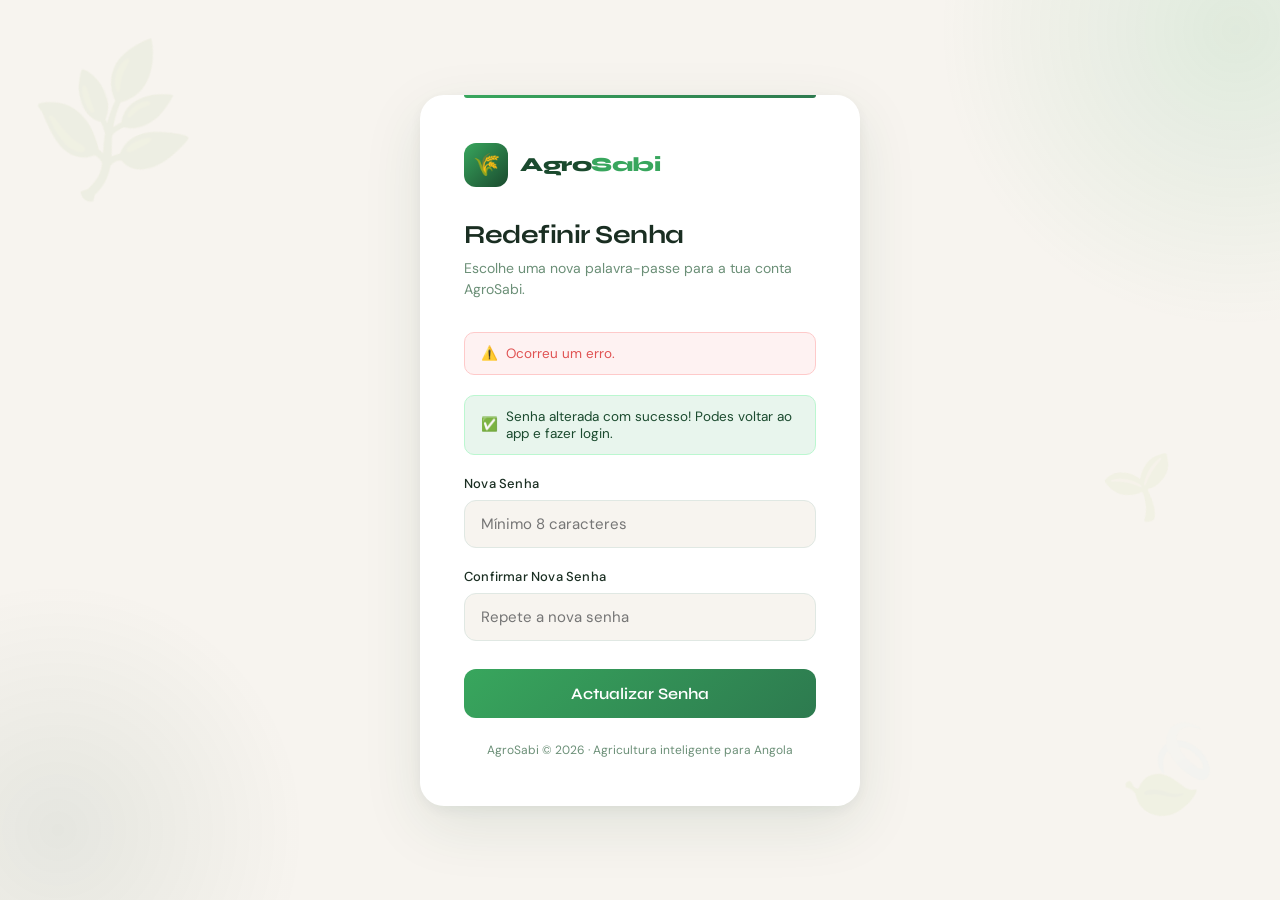
==== index.html @ 6228c453 "Update index.html" ====
<!DOCTYPE html>
<html lang="pt">
<head>
  <meta charset="UTF-8" />
  <meta name="viewport" content="width=device-width, initial-scale=1.0"/>
  <title>AgroSabi — Redefinir Senha</title>
  <link href="https://fonts.googleapis.com/css2?family=Syne:wght@400;600;700;800&family=DM+Sans:wght@300;400;500&display=swap" rel="stylesheet"/>
  <style>
     :root {
      --green-dark: #1a4a2e;
      --green-mid: #2d7a4f;
      --green-bright: #38a65d;
      --green-light: #e8f5ed;
      --green-glow: rgba(56, 166, 93, 0.15);
      --cream: #f7f4ef;
      --text-dark: #1a2e22;
      --text-muted: #6b8f77;
      --white: #ffffff;
      --error: #e05252;
      --success: #38a65d;
    }

    * { margin: 0; padding: 0; box-sizing: border-box; }

    body {
      font-family: 'DM Sans', sans-serif;
      background-color: var(--cream);
      min-height: 100vh;
      display: flex;
      align-items: center;
      justify-content: center;
      overflow: hidden;
      position: relative;
    }

    /* Background decorativo */
    body::before {
      content: '';
      position: fixed;
      top: -30%;
      right: -20%;
      width: 600px;
      height: 600px;
      background: radial-gradient(circle, rgba(56,166,93,0.12) 0%, transparent 70%);
      pointer-events: none;
    }

    body::after {
      content: '';
      position: fixed;
      bottom: -20%;
      left: -15%;
      width: 500px;
      height: 500px;
      background: radial-gradient(circle, rgba(26,74,46,0.08) 0%, transparent 70%);
      pointer-events: none;
    }

    /* Folhas decorativas */
    .leaf {
      position: fixed;
      opacity: 0.06;
      pointer-events: none;
    }

    .leaf-1 {
      top: 5%;
      left: 3%;
      font-size: 120px;
      transform: rotate(-20deg);
      animation: float 6s ease-in-out infinite;
    }

    .leaf-2 {
      bottom: 8%;
      right: 4%;
      font-size: 90px;
      transform: rotate(30deg);
      animation: float 8s ease-in-out infinite reverse;
    }

    .leaf-3 {
      top: 50%;
      right: 8%;
      font-size: 60px;
      transform: rotate(-10deg);
      animation: float 7s ease-in-out infinite 2s;
    }

    @keyframes float {
      0%, 100% { transform: translateY(0) rotate(-20deg); }
      50% { transform: translateY(-15px) rotate(-15deg); }
    }

    /* Card principal */
    .card {
      background: var(--white);
      border-radius: 24px;
      padding: 48px 44px;
      width: 100%;
      max-width: 440px;
      box-shadow: 0 20px 60px rgba(26, 74, 46, 0.1), 0 4px 16px rgba(26, 74, 46, 0.06);
      position: relative;
      z-index: 1;
      animation: slideUp 0.5s cubic-bezier(0.16, 1, 0.3, 1) forwards;
    }

    @keyframes slideUp {
      from { opacity: 0; transform: translateY(24px); }
      to { opacity: 1; transform: translateY(0); }
    }

    /* Barra verde topo */
    .card-accent {
      position: absolute;
      top: 0;
      left: 44px;
      right: 44px;
      height: 3px;
      background: linear-gradient(90deg, var(--green-bright), var(--green-mid));
      border-radius: 0 0 4px 4px;
    }

    /* Logo / ícone */
    .logo-area {
      display: flex;
      align-items: center;
      gap: 12px;
      margin-bottom: 32px;
    }

    .logo-icon {
      width: 44px;
      height: 44px;
      background: linear-gradient(135deg, var(--green-bright), var(--green-dark));
      border-radius: 12px;
      display: flex;
      align-items: center;
      justify-content: center;
      font-size: 22px;
    }

    .logo-text {
      font-family: 'Syne', sans-serif;
      font-weight: 800;
      font-size: 20px;
      color: var(--green-dark);
      letter-spacing: -0.5px;
    }

    .logo-text span {
      color: var(--green-bright);
    }

    /* Títulos */
    h1 {
      font-family: 'Syne', sans-serif;
      font-weight: 700;
      font-size: 26px;
      color: var(--text-dark);
      letter-spacing: -0.5px;
      margin-bottom: 8px;
    }

    .subtitle {
      font-size: 14px;
      color: var(--text-muted);
      line-height: 1.5;
      margin-bottom: 32px;
    }

    /* Campos */
    .field {
      margin-bottom: 20px;
    }

    label {
      display: block;
      font-size: 13px;
      font-weight: 500;
      color: var(--text-dark);
      margin-bottom: 8px;
      letter-spacing: 0.2px;
    }

    input {
      width: 100%;
      padding: 13px 16px;
      border: 1.5px solid #e0e8e3;
      border-radius: 12px;
      font-family: 'DM Sans', sans-serif;
      font-size: 15px;
      color: var(--text-dark);
      background: var(--cream);
      transition: all 0.2s ease;
      outline: none;
    }

    input:focus {
      border-color: var(--green-bright);
      background: var(--white);
      box-shadow: 0 0 0 4px var(--green-glow);
    }

    input.error {
      border-color: var(--error);
      box-shadow: 0 0 0 4px rgba(224, 82, 82, 0.1);
    }

    /* Botão */
    button {
      width: 100%;
      padding: 15px;
      background: linear-gradient(135deg, var(--green-bright), var(--green-mid));
      color: white;
      border: none;
      border-radius: 12px;
      font-family: 'Syne', sans-serif;
      font-weight: 600;
      font-size: 16px;
      cursor: pointer;
      margin-top: 8px;
      transition: all 0.2s ease;
      position: relative;
      overflow: hidden;
    }

    button:hover {
      transform: translateY(-1px);
      box-shadow: 0 8px 24px rgba(56, 166, 93, 0.35);
    }

    button:active {
      transform: translateY(0);
    }

    button:disabled {
      opacity: 0.7;
      cursor: not-allowed;
      transform: none;
    }

    /* Mensagens */
    .msg {
      padding: 12px 16px;
      border-radius: 10px;
      font-size: 13.5px;
      margin-bottom: 20px;
      display: none;
      animation: fadeIn 0.3s ease;
    }

    @keyframes fadeIn {
      from { opacity: 0; transform: translateY(-4px); }
      to { opacity: 1; transform: translateY(0); }
    }

    .msg.error {
      background: #fef2f2;
      color: var(--error);
      border: 1px solid #fecaca;
      display: flex;
      gap: 8px;
      align-items: center;
    }

    .msg.success {
      background: var(--green-light);
      color: var(--green-dark);
      border: 1px solid #bbf7d0;
      display: flex;
      gap: 8px;
      align-items: center;
    }

    /* Loader */
    .spinner {
      width: 18px;
      height: 18px;
      border: 2px solid rgba(255,255,255,0.4);
      border-top-color: white;
      border-radius: 50%;
      animation: spin 0.7s linear infinite;
      display: inline-block;
      margin-right: 8px;
      vertical-align: middle;
    }

    @keyframes spin {
      to { transform: rotate(360deg); }
    }

    /* Rodapé */
    .footer {
      text-align: center;
      margin-top: 24px;
      font-size: 12px;
      color: var(--text-muted);
    }

    @media (max-width: 480px) {
      .card { margin: 16px; padding: 36px 28px; }
    }
  </style>
  
</head>
<body>

  <div class="leaf leaf-1">🌿</div>
  <div class="leaf leaf-2">🍃</div>
  <div class="leaf leaf-3">🌱</div>

  <div class="card">
    <div class="card-accent"></div>

    <div class="logo-area">
      <div class="logo-icon">🌾</div>
      <div class="logo-text">Agro<span>Sabi</span></div>
    </div>

    <h1>Redefinir Senha</h1>
    <p class="subtitle">Escolhe uma nova palavra-passe para a tua conta AgroSabi.</p>

    <div class="msg error" id="msgErro">
      <span>⚠️</span>
      <span id="textoErro">Ocorreu um erro.</span>
    </div>

    <div class="msg success" id="msgSucesso">
      <span>✅</span>
      <span>Senha alterada com sucesso! Podes voltar ao app e fazer login.</span>
    </div>

    <div id="formulario">
      <div class="field">
        <label for="novaSenha">Nova Senha</label>
        <input type="password" id="novaSenha" placeholder="Mínimo 8 caracteres" />
      </div>

      <div class="field">
        <label for="confirmarSenha">Confirmar Nova Senha</label>
        <input type="password" id="confirmarSenha" placeholder="Repete a nova senha" />
      </div>

      <button id="btnSubmit" onclick="redefinirSenha()">
        Actualizar Senha
      </button>
    </div>

    <div class="footer">AgroSabi © 2026 · Agricultura inteligente para Angola</div>
  </div>

  <script>

    
  const BACKEND_URL = 'https://vigilant-computing-machine-7vv9g5pwgw463r44j-8080.app.github.dev/';

    function getToken() {
      const params = new URLSearchParams(window.location.search);
      return params.get('token');
    }
function getID_usuario(){
  const params = new URLSearchParams(window.location.search);
      return params.get('id_usuario');
}

  async function redefinirSenha() {
  const novaSenha = document.getElementById('novaSenha').value;
  const confirmarSenha = document.getElementById('confirmarSenha').value;
  const btn = document.getElementById('btnSubmit');

  // Reset visual
  document.getElementById('novaSenha').classList.remove('error');
  document.getElementById('confirmarSenha').classList.remove('error');
  document.getElementById('msgErro').style.display = 'none';

  // Validações
  if (!novaSenha || novaSenha.length < 8) {
    mostrarErro('A senha deve ter pelo menos 8 caracteres.');
    document.getElementById('novaSenha').classList.add('error');
    return;
  }

  if (novaSenha !== confirmarSenha) {
    mostrarErro('As senhas não coincidem.');
    document.getElementById('confirmarSenha').classList.add('error');
    return;
  }

  const token = getToken();
  const id_usuario = getID_usuario();

  if (!token || !id_usuario) {
    mostrarErro('Link inválido ou expirado. Solicita um novo link no app.');
    return;
  }

  // Loading
  btn.disabled = true;
  btn.innerHTML = '<span class="spinner"></span> A actualizar...';

  try {
    const resposta = await fetch(`${BACKEND_URL}/redefinir_senha`, {
      method: 'POST',
      headers: { 'Content-Type': 'application/json' },
      body: JSON.stringify({ token, novaSenha, id_usuario }),
    });

    const dados = await resposta.json();

    if (!resposta.ok) {
      mostrarErro(dados.error || 'Erro ao redefinir senha. Tenta novamente.');
      btn.disabled = false;
      btn.innerHTML = 'Actualizar Senha';
      return;
    }

    // Sucesso
    document.getElementById('formulario').style.display = 'none';
    document.getElementById('msgSucesso').style.display = 'flex';

  } catch (err) {
    mostrarErro('Erro de ligação. Verifica a tua internet e tenta novamente.');
    btn.disabled = false;
    btn.innerHTML = 'Actualizar Senha';
  }
}
  </script>
</body>
</html>
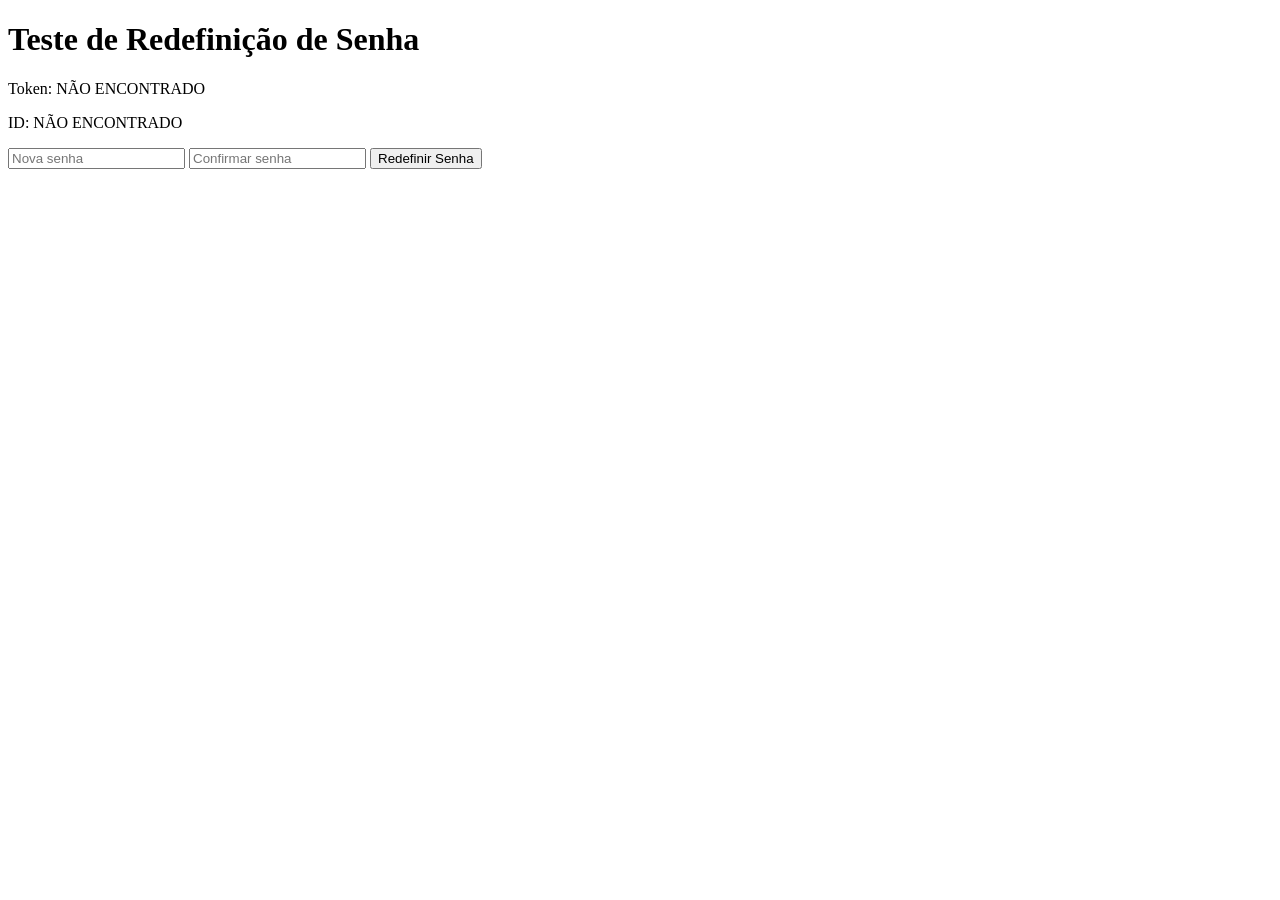
==== commit fc7e6822: "Update index.html" ====
--- a/index.html
+++ b/index.html
@@ -1,430 +1,108 @@
 <!DOCTYPE html>
 <html lang="pt">
 <head>
-  <meta charset="UTF-8" />
-  <meta name="viewport" content="width=device-width, initial-scale=1.0"/>
-  <title>AgroSabi — Redefinir Senha</title>
-  <link href="https://fonts.googleapis.com/css2?family=Syne:wght@400;600;700;800&family=DM+Sans:wght@300;400;500&display=swap" rel="stylesheet"/>
-  <style>
-     :root {
-      --green-dark: #1a4a2e;
-      --green-mid: #2d7a4f;
-      --green-bright: #38a65d;
-      --green-light: #e8f5ed;
-      --green-glow: rgba(56, 166, 93, 0.15);
-      --cream: #f7f4ef;
-      --text-dark: #1a2e22;
-      --text-muted: #6b8f77;
-      --white: #ffffff;
-      --error: #e05252;
-      --success: #38a65d;
-    }
-
-    * { margin: 0; padding: 0; box-sizing: border-box; }
-
-    body {
-      font-family: 'DM Sans', sans-serif;
-      background-color: var(--cream);
-      min-height: 100vh;
-      display: flex;
-      align-items: center;
-      justify-content: center;
-      overflow: hidden;
-      position: relative;
-    }
-
-    /* Background decorativo */
-    body::before {
-      content: '';
-      position: fixed;
-      top: -30%;
-      right: -20%;
-      width: 600px;
-      height: 600px;
-      background: radial-gradient(circle, rgba(56,166,93,0.12) 0%, transparent 70%);
-      pointer-events: none;
-    }
-
-    body::after {
-      content: '';
-      position: fixed;
-      bottom: -20%;
-      left: -15%;
-      width: 500px;
-      height: 500px;
-      background: radial-gradient(circle, rgba(26,74,46,0.08) 0%, transparent 70%);
-      pointer-events: none;
-    }
-
-    /* Folhas decorativas */
-    .leaf {
-      position: fixed;
-      opacity: 0.06;
-      pointer-events: none;
-    }
-
-    .leaf-1 {
-      top: 5%;
-      left: 3%;
-      font-size: 120px;
-      transform: rotate(-20deg);
-      animation: float 6s ease-in-out infinite;
-    }
-
-    .leaf-2 {
-      bottom: 8%;
-      right: 4%;
-      font-size: 90px;
-      transform: rotate(30deg);
-      animation: float 8s ease-in-out infinite reverse;
-    }
-
-    .leaf-3 {
-      top: 50%;
-      right: 8%;
-      font-size: 60px;
-      transform: rotate(-10deg);
-      animation: float 7s ease-in-out infinite 2s;
-    }
-
-    @keyframes float {
-      0%, 100% { transform: translateY(0) rotate(-20deg); }
-      50% { transform: translateY(-15px) rotate(-15deg); }
-    }
-
-    /* Card principal */
-    .card {
-      background: var(--white);
-      border-radius: 24px;
-      padding: 48px 44px;
-      width: 100%;
-      max-width: 440px;
-      box-shadow: 0 20px 60px rgba(26, 74, 46, 0.1), 0 4px 16px rgba(26, 74, 46, 0.06);
-      position: relative;
-      z-index: 1;
-      animation: slideUp 0.5s cubic-bezier(0.16, 1, 0.3, 1) forwards;
-    }
-
-    @keyframes slideUp {
-      from { opacity: 0; transform: translateY(24px); }
-      to { opacity: 1; transform: translateY(0); }
-    }
-
-    /* Barra verde topo */
-    .card-accent {
-      position: absolute;
-      top: 0;
-      left: 44px;
-      right: 44px;
-      height: 3px;
-      background: linear-gradient(90deg, var(--green-bright), var(--green-mid));
-      border-radius: 0 0 4px 4px;
-    }
-
-    /* Logo / ícone */
-    .logo-area {
-      display: flex;
-      align-items: center;
-      gap: 12px;
-      margin-bottom: 32px;
-    }
-
-    .logo-icon {
-      width: 44px;
-      height: 44px;
-      background: linear-gradient(135deg, var(--green-bright), var(--green-dark));
-      border-radius: 12px;
-      display: flex;
-      align-items: center;
-      justify-content: center;
-      font-size: 22px;
-    }
-
-    .logo-text {
-      font-family: 'Syne', sans-serif;
-      font-weight: 800;
-      font-size: 20px;
-      color: var(--green-dark);
-      letter-spacing: -0.5px;
-    }
-
-    .logo-text span {
-      color: var(--green-bright);
-    }
-
-    /* Títulos */
-    h1 {
-      font-family: 'Syne', sans-serif;
-      font-weight: 700;
-      font-size: 26px;
-      color: var(--text-dark);
-      letter-spacing: -0.5px;
-      margin-bottom: 8px;
-    }
-
-    .subtitle {
-      font-size: 14px;
-      color: var(--text-muted);
-      line-height: 1.5;
-      margin-bottom: 32px;
-    }
-
-    /* Campos */
-    .field {
-      margin-bottom: 20px;
-    }
-
-    label {
-      display: block;
-      font-size: 13px;
-      font-weight: 500;
-      color: var(--text-dark);
-      margin-bottom: 8px;
-      letter-spacing: 0.2px;
-    }
-
-    input {
-      width: 100%;
-      padding: 13px 16px;
-      border: 1.5px solid #e0e8e3;
-      border-radius: 12px;
-      font-family: 'DM Sans', sans-serif;
-      font-size: 15px;
-      color: var(--text-dark);
-      background: var(--cream);
-      transition: all 0.2s ease;
-      outline: none;
-    }
-
-    input:focus {
-      border-color: var(--green-bright);
-      background: var(--white);
-      box-shadow: 0 0 0 4px var(--green-glow);
-    }
-
-    input.error {
-      border-color: var(--error);
-      box-shadow: 0 0 0 4px rgba(224, 82, 82, 0.1);
-    }
-
-    /* Botão */
-    button {
-      width: 100%;
-      padding: 15px;
-      background: linear-gradient(135deg, var(--green-bright), var(--green-mid));
-      color: white;
-      border: none;
-      border-radius: 12px;
-      font-family: 'Syne', sans-serif;
-      font-weight: 600;
-      font-size: 16px;
-      cursor: pointer;
-      margin-top: 8px;
-      transition: all 0.2s ease;
-      position: relative;
-      overflow: hidden;
-    }
-
-    button:hover {
-      transform: translateY(-1px);
-      box-shadow: 0 8px 24px rgba(56, 166, 93, 0.35);
-    }
-
-    button:active {
-      transform: translateY(0);
-    }
-
-    button:disabled {
-      opacity: 0.7;
-      cursor: not-allowed;
-      transform: none;
-    }
-
-    /* Mensagens */
-    .msg {
-      padding: 12px 16px;
-      border-radius: 10px;
-      font-size: 13.5px;
-      margin-bottom: 20px;
-      display: none;
-      animation: fadeIn 0.3s ease;
-    }
-
-    @keyframes fadeIn {
-      from { opacity: 0; transform: translateY(-4px); }
-      to { opacity: 1; transform: translateY(0); }
-    }
-
-    .msg.error {
-      background: #fef2f2;
-      color: var(--error);
-      border: 1px solid #fecaca;
-      display: flex;
-      gap: 8px;
-      align-items: center;
-    }
-
-    .msg.success {
-      background: var(--green-light);
-      color: var(--green-dark);
-      border: 1px solid #bbf7d0;
-      display: flex;
-      gap: 8px;
-      align-items: center;
-    }
-
-    /* Loader */
-    .spinner {
-      width: 18px;
-      height: 18px;
-      border: 2px solid rgba(255,255,255,0.4);
-      border-top-color: white;
-      border-radius: 50%;
-      animation: spin 0.7s linear infinite;
-      display: inline-block;
-      margin-right: 8px;
-      vertical-align: middle;
-    }
-
-    @keyframes spin {
-      to { transform: rotate(360deg); }
-    }
-
-    /* Rodapé */
-    .footer {
-      text-align: center;
-      margin-top: 24px;
-      font-size: 12px;
-      color: var(--text-muted);
-    }
-
-    @media (max-width: 480px) {
-      .card { margin: 16px; padding: 36px 28px; }
-    }
-  </style>
-  
+    <meta charset="UTF-8">
+    <meta name="viewport" content="width=device-width, initial-scale=1.0">
+    <title>Teste - Redefinir Senha</title>
 </head>
 <body>
-
-  <div class="leaf leaf-1">🌿</div>
-  <div class="leaf leaf-2">🍃</div>
-  <div class="leaf leaf-3">🌱</div>
-
-  <div class="card">
-    <div class="card-accent"></div>
-
-    <div class="logo-area">
-      <div class="logo-icon">🌾</div>
-      <div class="logo-text">Agro<span>Sabi</span></div>
+    <h1>Teste de Redefinição de Senha</h1>
+    <p>Token: <span id="tokenDisplay"></span></p>
+    <p>ID: <span id="idDisplay"></span></p>
+    
+    <div>
+        <input type="password" id="novaSenha" placeholder="Nova senha" />
+        <input type="password" id="confirmarSenha" placeholder="Confirmar senha" />
+        <button id="btnSubmit">Redefinir Senha</button>
     </div>
 
-    <h1>Redefinir Senha</h1>
-    <p class="subtitle">Escolhe uma nova palavra-passe para a tua conta AgroSabi.</p>
+    <div id="msg" style="margin-top: 20px; padding: 10px; display: none;"></div>
 
-    <div class="msg error" id="msgErro">
-      <span>⚠️</span>
-      <span id="textoErro">Ocorreu um erro.</span>
-    </div>
+    <script>
+        // Configuração
+        const BACKEND_URL = 'https://vigilant-computing-machine-7vv9g5pwgw463r44j-8080.app.github.dev/';
+        
+        // Funções
+        function getQueryParam(param) {
+            const params = new URLSearchParams(window.location.search);
+            return params.get(param);
+        }
 
-    <div class="msg success" id="msgSucesso">
-      <span>✅</span>
-      <span>Senha alterada com sucesso! Podes voltar ao app e fazer login.</span>
-    </div>
-
-    <div id="formulario">
-      <div class="field">
-        <label for="novaSenha">Nova Senha</label>
-        <input type="password" id="novaSenha" placeholder="Mínimo 8 caracteres" />
-      </div>
-
-      <div class="field">
-        <label for="confirmarSenha">Confirmar Nova Senha</label>
-        <input type="password" id="confirmarSenha" placeholder="Repete a nova senha" />
-      </div>
-
-      <button id="btnSubmit" onclick="redefinirSenha()">
-        Actualizar Senha
-      </button>
-    </div>
-
-    <div class="footer">AgroSabi © 2026 · Agricultura inteligente para Angola</div>
-  </div>
-
-  <script>
-
-    
-  const BACKEND_URL = 'https://vigilant-computing-machine-7vv9g5pwgw463r44j-8080.app.github.dev/';
-
-    function getToken() {
-      const params = new URLSearchParams(window.location.search);
-      return params.get('token');
-    }
-function getID_usuario(){
-  const params = new URLSearchParams(window.location.search);
-      return params.get('id_usuario');
-}
-
-  async function redefinirSenha() {
-  const novaSenha = document.getElementById('novaSenha').value;
-  const confirmarSenha = document.getElementById('confirmarSenha').value;
-  const btn = document.getElementById('btnSubmit');
-
-  // Reset visual
-  document.getElementById('novaSenha').classList.remove('error');
-  document.getElementById('confirmarSenha').classList.remove('error');
-  document.getElementById('msgErro').style.display = 'none';
-
-  // Validações
-  if (!novaSenha || novaSenha.length < 8) {
-    mostrarErro('A senha deve ter pelo menos 8 caracteres.');
-    document.getElementById('novaSenha').classList.add('error');
-    return;
-  }
-
-  if (novaSenha !== confirmarSenha) {
-    mostrarErro('As senhas não coincidem.');
-    document.getElementById('confirmarSenha').classList.add('error');
-    return;
-  }
-
-  const token = getToken();
-  const id_usuario = getID_usuario();
-
-  if (!token || !id_usuario) {
-    mostrarErro('Link inválido ou expirado. Solicita um novo link no app.');
-    return;
-  }
-
-  // Loading
-  btn.disabled = true;
-  btn.innerHTML = '<span class="spinner"></span> A actualizar...';
-
-  try {
-    const resposta = await fetch(`${BACKEND_URL}/redefinir_senha`, {
-      method: 'POST',
-      headers: { 'Content-Type': 'application/json' },
-      body: JSON.stringify({ token, novaSenha, id_usuario }),
-    });
-
-    const dados = await resposta.json();
-
-    if (!resposta.ok) {
-      mostrarErro(dados.error || 'Erro ao redefinir senha. Tenta novamente.');
-      btn.disabled = false;
-      btn.innerHTML = 'Actualizar Senha';
-      return;
-    }
-
-    // Sucesso
-    document.getElementById('formulario').style.display = 'none';
-    document.getElementById('msgSucesso').style.display = 'flex';
-
-  } catch (err) {
-    mostrarErro('Erro de ligação. Verifica a tua internet e tenta novamente.');
-    btn.disabled = false;
-    btn.innerHTML = 'Actualizar Senha';
-  }
-}
-  </script>
+        // Mostrar token e ID na página
+        const token = getQueryParam('token');
+        const id_usuario = getQueryParam('id_usuario');
+        
+        document.getElementById('tokenDisplay').textContent = token || 'NÃO ENCONTRADO';
+        document.getElementById('idDisplay').textContent = id_usuario || 'NÃO ENCONTRADO';
+        
+        console.log("=== DEBUG ===");
+        console.log("Token:", token);
+        console.log("ID:", id_usuario);
+        console.log("BACKEND_URL:", BACKEND_URL);
+        
+        // Função de redefinição
+        async function redefinirSenha() {
+            console.log("🔵 Botão clicado! Função executando...");
+            
+            const novaSenha = document.getElementById('novaSenha').value;
+            const confirmarSenha = document.getElementById('confirmarSenha').value;
+            const msgDiv = document.getElementById('msg');
+            
+            msgDiv.style.display = 'block';
+            msgDiv.style.background = '#f0f0f0';
+            msgDiv.innerHTML = 'Processando...';
+            
+            if (!novaSenha || novaSenha.length < 8) {
+                msgDiv.innerHTML = '❌ A senha deve ter pelo menos 8 caracteres.';
+                msgDiv.style.background = '#ffcccc';
+                return;
+            }
+            
+            if (novaSenha !== confirmarSenha) {
+                msgDiv.innerHTML = '❌ As senhas não coincidem.';
+                msgDiv.style.background = '#ffcccc';
+                return;
+            }
+            
+            if (!token || !id_usuario) {
+                msgDiv.innerHTML = '❌ Link inválido ou expirado.';
+                msgDiv.style.background = '#ffcccc';
+                return;
+            }
+            
+            try {
+                console.log("📡 Enviando requisição para:", `${BACKEND_URL}/redefinir_senha`);
+                
+                const resposta = await fetch(`${BACKEND_URL}/redefinir_senha`, {
+                    method: 'POST',
+                    headers: { 'Content-Type': 'application/json' },
+                    body: JSON.stringify({ token, novaSenha, id_usuario })
+                });
+                
+                console.log("Status da resposta:", resposta.status);
+                const dados = await resposta.json();
+                console.log("Dados da resposta:", dados);
+                
+                if (resposta.ok) {
+                    msgDiv.innerHTML = '✅ Senha alterada com sucesso!';
+                    msgDiv.style.background = '#ccffcc';
+                } else {
+                    msgDiv.innerHTML = `❌ Erro: ${dados.error || 'Tente novamente'}`;
+                    msgDiv.style.background = '#ffcccc';
+                }
+            } catch (erro) {
+                console.error("Erro detalhado:", erro);
+                msgDiv.innerHTML = '❌ Erro de conexão. Verifique sua internet.';
+                msgDiv.style.background = '#ffcccc';
+            }
+        }
+        
+        // Conectar o botão
+        const botao = document.getElementById('btnSubmit');
+        botao.onclick = redefinirSenha;
+        
+        console.log("✅ Script carregado! Botão configurado.");
+        alert("Página carregada! Verifique o console (F12) para mais detalhes.");
+    </script>
 </body>
 </html>
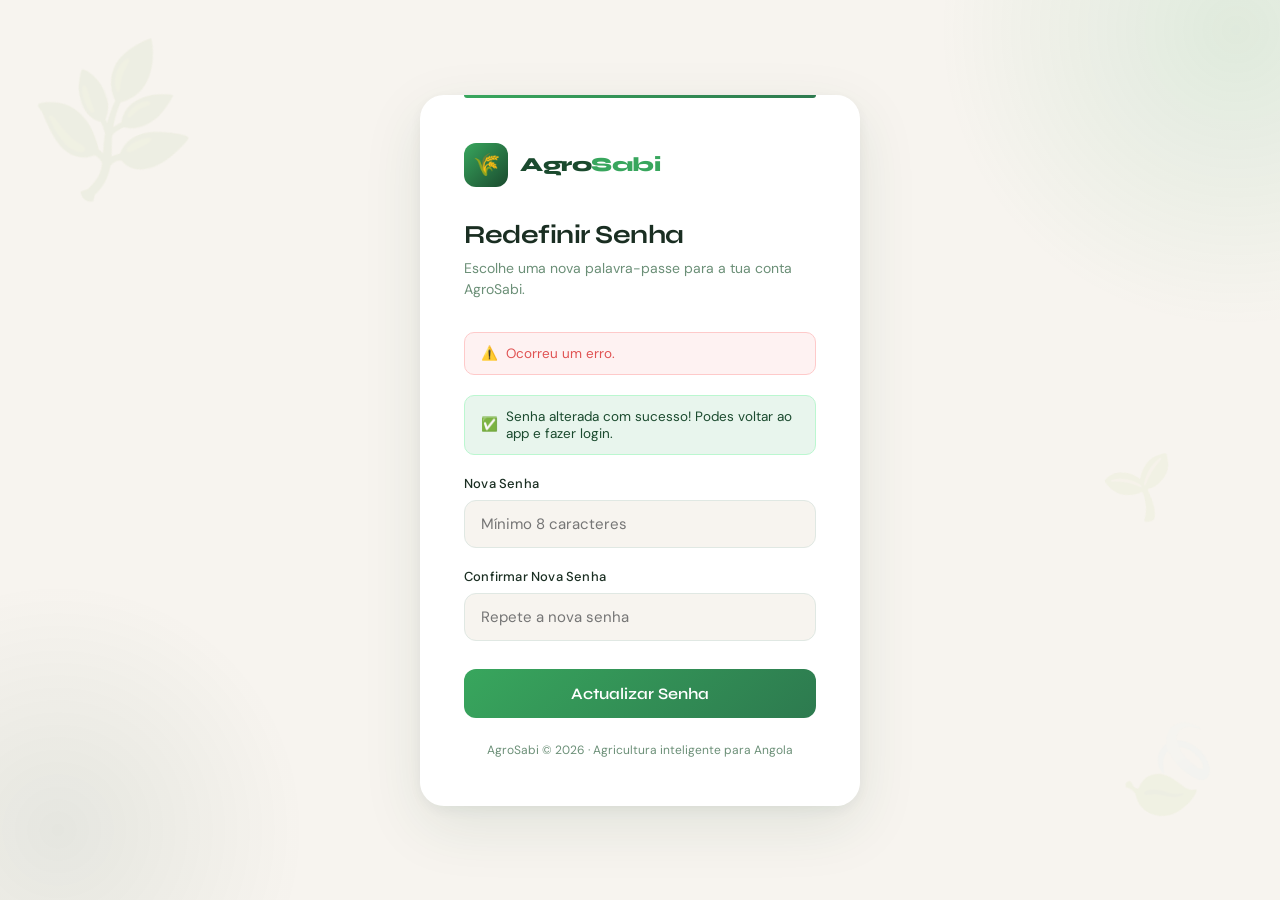
==== commit ec523058: "Update index.html" ====
--- a/index.html
+++ b/index.html
@@ -1,108 +1,463 @@
 <!DOCTYPE html>
 <html lang="pt">
 <head>
-    <meta charset="UTF-8">
-    <meta name="viewport" content="width=device-width, initial-scale=1.0">
-    <title>Teste - Redefinir Senha</title>
+  <meta charset="UTF-8" />
+  <meta name="viewport" content="width=device-width, initial-scale=1.0"/>
+  <title>AgroSabi — Redefinir Senha</title>
+  <link href="https://fonts.googleapis.com/css2?family=Syne:wght@400;600;700;800&family=DM+Sans:wght@300;400;500&display=swap" rel="stylesheet"/>
+  <style>
+    :root {
+      --green-dark: #1a4a2e;
+      --green-mid: #2d7a4f;
+      --green-bright: #38a65d;
+      --green-light: #e8f5ed;
+      --green-glow: rgba(56, 166, 93, 0.15);
+      --cream: #f7f4ef;
+      --text-dark: #1a2e22;
+      --text-muted: #6b8f77;
+      --white: #ffffff;
+      --error: #e05252;
+      --success: #38a65d;
+    }
+
+    * { margin: 0; padding: 0; box-sizing: border-box; }
+
+    body {
+      font-family: 'DM Sans', sans-serif;
+      background-color: var(--cream);
+      min-height: 100vh;
+      display: flex;
+      align-items: center;
+      justify-content: center;
+      overflow: hidden;
+      position: relative;
+    }
+
+    body::before {
+      content: '';
+      position: fixed;
+      top: -30%;
+      right: -20%;
+      width: 600px;
+      height: 600px;
+      background: radial-gradient(circle, rgba(56,166,93,0.12) 0%, transparent 70%);
+      pointer-events: none;
+    }
+
+    body::after {
+      content: '';
+      position: fixed;
+      bottom: -20%;
+      left: -15%;
+      width: 500px;
+      height: 500px;
+      background: radial-gradient(circle, rgba(26,74,46,0.08) 0%, transparent 70%);
+      pointer-events: none;
+    }
+
+    .leaf {
+      position: fixed;
+      opacity: 0.06;
+      pointer-events: none;
+    }
+
+    .leaf-1 {
+      top: 5%;
+      left: 3%;
+      font-size: 120px;
+      transform: rotate(-20deg);
+      animation: float 6s ease-in-out infinite;
+    }
+
+    .leaf-2 {
+      bottom: 8%;
+      right: 4%;
+      font-size: 90px;
+      transform: rotate(30deg);
+      animation: float 8s ease-in-out infinite reverse;
+    }
+
+    .leaf-3 {
+      top: 50%;
+      right: 8%;
+      font-size: 60px;
+      transform: rotate(-10deg);
+      animation: float 7s ease-in-out infinite 2s;
+    }
+
+    @keyframes float {
+      0%, 100% { transform: translateY(0) rotate(-20deg); }
+      50% { transform: translateY(-15px) rotate(-15deg); }
+    }
+
+    .card {
+      background: var(--white);
+      border-radius: 24px;
+      padding: 48px 44px;
+      width: 100%;
+      max-width: 440px;
+      box-shadow: 0 20px 60px rgba(26, 74, 46, 0.1), 0 4px 16px rgba(26, 74, 46, 0.06);
+      position: relative;
+      z-index: 1;
+      animation: slideUp 0.5s cubic-bezier(0.16, 1, 0.3, 1) forwards;
+    }
+
+    @keyframes slideUp {
+      from { opacity: 0; transform: translateY(24px); }
+      to { opacity: 1; transform: translateY(0); }
+    }
+
+    .card-accent {
+      position: absolute;
+      top: 0;
+      left: 44px;
+      right: 44px;
+      height: 3px;
+      background: linear-gradient(90deg, var(--green-bright), var(--green-mid));
+      border-radius: 0 0 4px 4px;
+    }
+
+    .logo-area {
+      display: flex;
+      align-items: center;
+      gap: 12px;
+      margin-bottom: 32px;
+    }
+
+    .logo-icon {
+      width: 44px;
+      height: 44px;
+      background: linear-gradient(135deg, var(--green-bright), var(--green-dark));
+      border-radius: 12px;
+      display: flex;
+      align-items: center;
+      justify-content: center;
+      font-size: 22px;
+    }
+
+    .logo-text {
+      font-family: 'Syne', sans-serif;
+      font-weight: 800;
+      font-size: 20px;
+      color: var(--green-dark);
+      letter-spacing: -0.5px;
+    }
+
+    .logo-text span {
+      color: var(--green-bright);
+    }
+
+    h1 {
+      font-family: 'Syne', sans-serif;
+      font-weight: 700;
+      font-size: 26px;
+      color: var(--text-dark);
+      letter-spacing: -0.5px;
+      margin-bottom: 8px;
+    }
+
+    .subtitle {
+      font-size: 14px;
+      color: var(--text-muted);
+      line-height: 1.5;
+      margin-bottom: 32px;
+    }
+
+    .field {
+      margin-bottom: 20px;
+    }
+
+    label {
+      display: block;
+      font-size: 13px;
+      font-weight: 500;
+      color: var(--text-dark);
+      margin-bottom: 8px;
+      letter-spacing: 0.2px;
+    }
+
+    input {
+      width: 100%;
+      padding: 13px 16px;
+      border: 1.5px solid #e0e8e3;
+      border-radius: 12px;
+      font-family: 'DM Sans', sans-serif;
+      font-size: 15px;
+      color: var(--text-dark);
+      background: var(--cream);
+      transition: all 0.2s ease;
+      outline: none;
+    }
+
+    input:focus {
+      border-color: var(--green-bright);
+      background: var(--white);
+      box-shadow: 0 0 0 4px var(--green-glow);
+    }
+
+    input.error {
+      border-color: var(--error);
+      box-shadow: 0 0 0 4px rgba(224, 82, 82, 0.1);
+    }
+
+    button {
+      width: 100%;
+      padding: 15px;
+      background: linear-gradient(135deg, var(--green-bright), var(--green-mid));
+      color: white;
+      border: none;
+      border-radius: 12px;
+      font-family: 'Syne', sans-serif;
+      font-weight: 600;
+      font-size: 16px;
+      cursor: pointer;
+      margin-top: 8px;
+      transition: all 0.2s ease;
+      position: relative;
+      overflow: hidden;
+    }
+
+    button:hover {
+      transform: translateY(-1px);
+      box-shadow: 0 8px 24px rgba(56, 166, 93, 0.35);
+    }
+
+    button:active {
+      transform: translateY(0);
+    }
+
+    button:disabled {
+      opacity: 0.7;
+      cursor: not-allowed;
+      transform: none;
+    }
+
+    .msg {
+      padding: 12px 16px;
+      border-radius: 10px;
+      font-size: 13.5px;
+      margin-bottom: 20px;
+      display: none;
+      animation: fadeIn 0.3s ease;
+    }
+
+    @keyframes fadeIn {
+      from { opacity: 0; transform: translateY(-4px); }
+      to { opacity: 1; transform: translateY(0); }
+    }
+
+    .msg.error {
+      background: #fef2f2;
+      color: var(--error);
+      border: 1px solid #fecaca;
+      display: flex;
+      gap: 8px;
+      align-items: center;
+    }
+
+    .msg.success {
+      background: var(--green-light);
+      color: var(--green-dark);
+      border: 1px solid #bbf7d0;
+      display: flex;
+      gap: 8px;
+      align-items: center;
+    }
+
+    .spinner {
+      width: 18px;
+      height: 18px;
+      border: 2px solid rgba(255,255,255,0.4);
+      border-top-color: white;
+      border-radius: 50%;
+      animation: spin 0.7s linear infinite;
+      display: inline-block;
+      margin-right: 8px;
+      vertical-align: middle;
+    }
+
+    @keyframes spin {
+      to { transform: rotate(360deg); }
+    }
+
+    .footer {
+      text-align: center;
+      margin-top: 24px;
+      font-size: 12px;
+      color: var(--text-muted);
+    }
+
+    @media (max-width: 480px) {
+      .card { margin: 16px; padding: 36px 28px; }
+    }
+  </style>
 </head>
 <body>
-    <h1>Teste de Redefinição de Senha</h1>
-    <p>Token: <span id="tokenDisplay"></span></p>
-    <p>ID: <span id="idDisplay"></span></p>
+
+  <div class="leaf leaf-1">🌿</div>
+  <div class="leaf leaf-2">🍃</div>
+  <div class="leaf leaf-3">🌱</div>
+
+  <div class="card">
+    <div class="card-accent"></div>
+
+    <div class="logo-area">
+      <div class="logo-icon">🌾</div>
+      <div class="logo-text">Agro<span>Sabi</span></div>
+    </div>
+
+    <h1>Redefinir Senha</h1>
+    <p class="subtitle">Escolhe uma nova palavra-passe para a tua conta AgroSabi.</p>
+
+    <div class="msg error" id="msgErro">
+      <span>⚠️</span>
+      <span id="textoErro">Ocorreu um erro.</span>
+    </div>
+
+    <div class="msg success" id="msgSucesso">
+      <span>✅</span>
+      <span>Senha alterada com sucesso! Podes voltar ao app e fazer login.</span>
+    </div>
+
+    <div id="formulario">
+      <div class="field">
+        <label for="novaSenha">Nova Senha</label>
+        <input type="password" id="novaSenha" placeholder="Mínimo 8 caracteres" />
+      </div>
+
+      <div class="field">
+        <label for="confirmarSenha">Confirmar Nova Senha</label>
+        <input type="password" id="confirmarSenha" placeholder="Repete a nova senha" />
+      </div>
+
+      <button id="btnSubmit">
+        Actualizar Senha
+      </button>
+    </div>
+
+    <div class="footer">AgroSabi © 2026 · Agricultura inteligente para Angola</div>
+  </div>
+
+  <script>
+    // ========== CONFIGURAÇÃO ==========
+    const BACKEND_URL = 'https://vigilant-computing-machine-7vv9g5pwgw463r44j-8080.app.github.dev/';
     
-    <div>
-        <input type="password" id="novaSenha" placeholder="Nova senha" />
-        <input type="password" id="confirmarSenha" placeholder="Confirmar senha" />
-        <button id="btnSubmit">Redefinir Senha</button>
-    </div>
-
-    <div id="msg" style="margin-top: 20px; padding: 10px; display: none;"></div>
-
-    <script>
-        // Configuração
-        const BACKEND_URL = 'https://vigilant-computing-machine-7vv9g5pwgw463r44j-8080.app.github.dev/';
+    // ========== FUNÇÕES AUXILIARES ==========
+    function getToken() {
+      const params = new URLSearchParams(window.location.search);
+      return params.get('token');
+    }
+    
+    function getID_usuario() {
+      const params = new URLSearchParams(window.location.search);
+      return params.get('id_usuario');
+    }
+    
+    function mostrarErro(mensagem) {
+      const msgErro = document.getElementById('msgErro');
+      const textoErro = document.getElementById('textoErro');
+      textoErro.innerText = mensagem;
+      msgErro.style.display = 'flex';
+      
+      // Esconder após 5 segundos
+      setTimeout(() => {
+        msgErro.style.display = 'none';
+      }, 5000);
+    }
+    
+    // ========== FUNÇÃO PRINCIPAL ==========
+    async function redefinirSenha() {
+      console.log("🟢 Função redefinirSenha iniciada!");
+      
+      const novaSenha = document.getElementById('novaSenha').value;
+      const confirmarSenha = document.getElementById('confirmarSenha').value;
+      const btn = document.getElementById('btnSubmit');
+      
+      // Limpar mensagens anteriores
+      document.getElementById('msgErro').style.display = 'none';
+      document.getElementById('msgSucesso').style.display = 'none';
+      document.getElementById('novaSenha').classList.remove('error');
+      document.getElementById('confirmarSenha').classList.remove('error');
+      
+      // Validações
+      if (!novaSenha || novaSenha.length < 8) {
+        mostrarErro('A senha deve ter pelo menos 8 caracteres.');
+        document.getElementById('novaSenha').classList.add('error');
+        return;
+      }
+      
+      if (novaSenha !== confirmarSenha) {
+        mostrarErro('As senhas não coincidem.');
+        document.getElementById('confirmarSenha').classList.add('error');
+        return;
+      }
+      
+      const token = getToken();
+      const id_usuario = getID_usuario();
+      
+      console.log("Token:", token);
+      console.log("ID Usuário:", id_usuario);
+      
+      if (!token || !id_usuario) {
+        mostrarErro('Link inválido ou expirado. Solicita um novo link no app.');
+        return;
+      }
+      
+      // Mostrar loading
+      const textoOriginal = btn.innerHTML;
+      btn.disabled = true;
+      btn.innerHTML = '<span class="spinner"></span> A actualizar...';
+      
+      try {
+        console.log("Enviando requisição para:", `${BACKEND_URL}/redefinir_senha`);
         
-        // Funções
-        function getQueryParam(param) {
-            const params = new URLSearchParams(window.location.search);
-            return params.get(param);
+        const resposta = await fetch(`${BACKEND_URL}/redefinir_senha`, {
+          method: 'POST',
+          headers: {
+            'Content-Type': 'application/json',
+          },
+          body: JSON.stringify({ 
+            token: token, 
+            novaSenha: novaSenha, 
+            id_usuario: id_usuario 
+          }),
+        });
+        
+        console.log("Status da resposta:", resposta.status);
+        const dados = await resposta.json();
+        console.log("Dados da resposta:", dados);
+        
+        if (resposta.ok) {
+          // Sucesso
+          document.getElementById('formulario').style.display = 'none';
+          document.getElementById('msgSucesso').style.display = 'flex';
+          console.log("✅ Senha redefinida com sucesso!");
+        } else {
+          mostrarErro(dados.error || 'Erro ao redefinir senha. Tenta novamente.');
         }
-
-        // Mostrar token e ID na página
-        const token = getQueryParam('token');
-        const id_usuario = getQueryParam('id_usuario');
-        
-        document.getElementById('tokenDisplay').textContent = token || 'NÃO ENCONTRADO';
-        document.getElementById('idDisplay').textContent = id_usuario || 'NÃO ENCONTRADO';
-        
-        console.log("=== DEBUG ===");
-        console.log("Token:", token);
-        console.log("ID:", id_usuario);
-        console.log("BACKEND_URL:", BACKEND_URL);
-        
-        // Função de redefinição
-        async function redefinirSenha() {
-            console.log("🔵 Botão clicado! Função executando...");
-            
-            const novaSenha = document.getElementById('novaSenha').value;
-            const confirmarSenha = document.getElementById('confirmarSenha').value;
-            const msgDiv = document.getElementById('msg');
-            
-            msgDiv.style.display = 'block';
-            msgDiv.style.background = '#f0f0f0';
-            msgDiv.innerHTML = 'Processando...';
-            
-            if (!novaSenha || novaSenha.length < 8) {
-                msgDiv.innerHTML = '❌ A senha deve ter pelo menos 8 caracteres.';
-                msgDiv.style.background = '#ffcccc';
-                return;
-            }
-            
-            if (novaSenha !== confirmarSenha) {
-                msgDiv.innerHTML = '❌ As senhas não coincidem.';
-                msgDiv.style.background = '#ffcccc';
-                return;
-            }
-            
-            if (!token || !id_usuario) {
-                msgDiv.innerHTML = '❌ Link inválido ou expirado.';
-                msgDiv.style.background = '#ffcccc';
-                return;
-            }
-            
-            try {
-                console.log("📡 Enviando requisição para:", `${BACKEND_URL}/redefinir_senha`);
-                
-                const resposta = await fetch(`${BACKEND_URL}/redefinir_senha`, {
-                    method: 'POST',
-                    headers: { 'Content-Type': 'application/json' },
-                    body: JSON.stringify({ token, novaSenha, id_usuario })
-                });
-                
-                console.log("Status da resposta:", resposta.status);
-                const dados = await resposta.json();
-                console.log("Dados da resposta:", dados);
-                
-                if (resposta.ok) {
-                    msgDiv.innerHTML = '✅ Senha alterada com sucesso!';
-                    msgDiv.style.background = '#ccffcc';
-                } else {
-                    msgDiv.innerHTML = `❌ Erro: ${dados.error || 'Tente novamente'}`;
-                    msgDiv.style.background = '#ffcccc';
-                }
-            } catch (erro) {
-                console.error("Erro detalhado:", erro);
-                msgDiv.innerHTML = '❌ Erro de conexão. Verifique sua internet.';
-                msgDiv.style.background = '#ffcccc';
-            }
-        }
-        
-        // Conectar o botão
-        const botao = document.getElementById('btnSubmit');
-        botao.onclick = redefinirSenha;
-        
-        console.log("✅ Script carregado! Botão configurado.");
-        alert("Página carregada! Verifique o console (F12) para mais detalhes.");
-    </script>
+      } catch (error) {
+        console.error("❌ Erro detalhado:", error);
+        mostrarErro('Erro de conexão. Verifica a tua internet e tenta novamente.');
+      } finally {
+        btn.disabled = false;
+        btn.innerHTML = textoOriginal;
+      }
+    }
+    
+    // ========== CONFIGURAR EVENTO DO BOTÃO ==========
+    document.addEventListener('DOMContentLoaded', function() {
+      console.log("📄 Página carregada!");
+      console.log("Token encontrado:", getToken());
+      console.log("ID encontrado:", getID_usuario());
+      
+      const botao = document.getElementById('btnSubmit');
+      if (botao) {
+        botao.addEventListener('click', redefinirSenha);
+        console.log("✅ Botão configurado com sucesso!");
+      } else {
+        console.error("❌ Botão não encontrado!");
+      }
+    });
+  </script>
 </body>
 </html>
